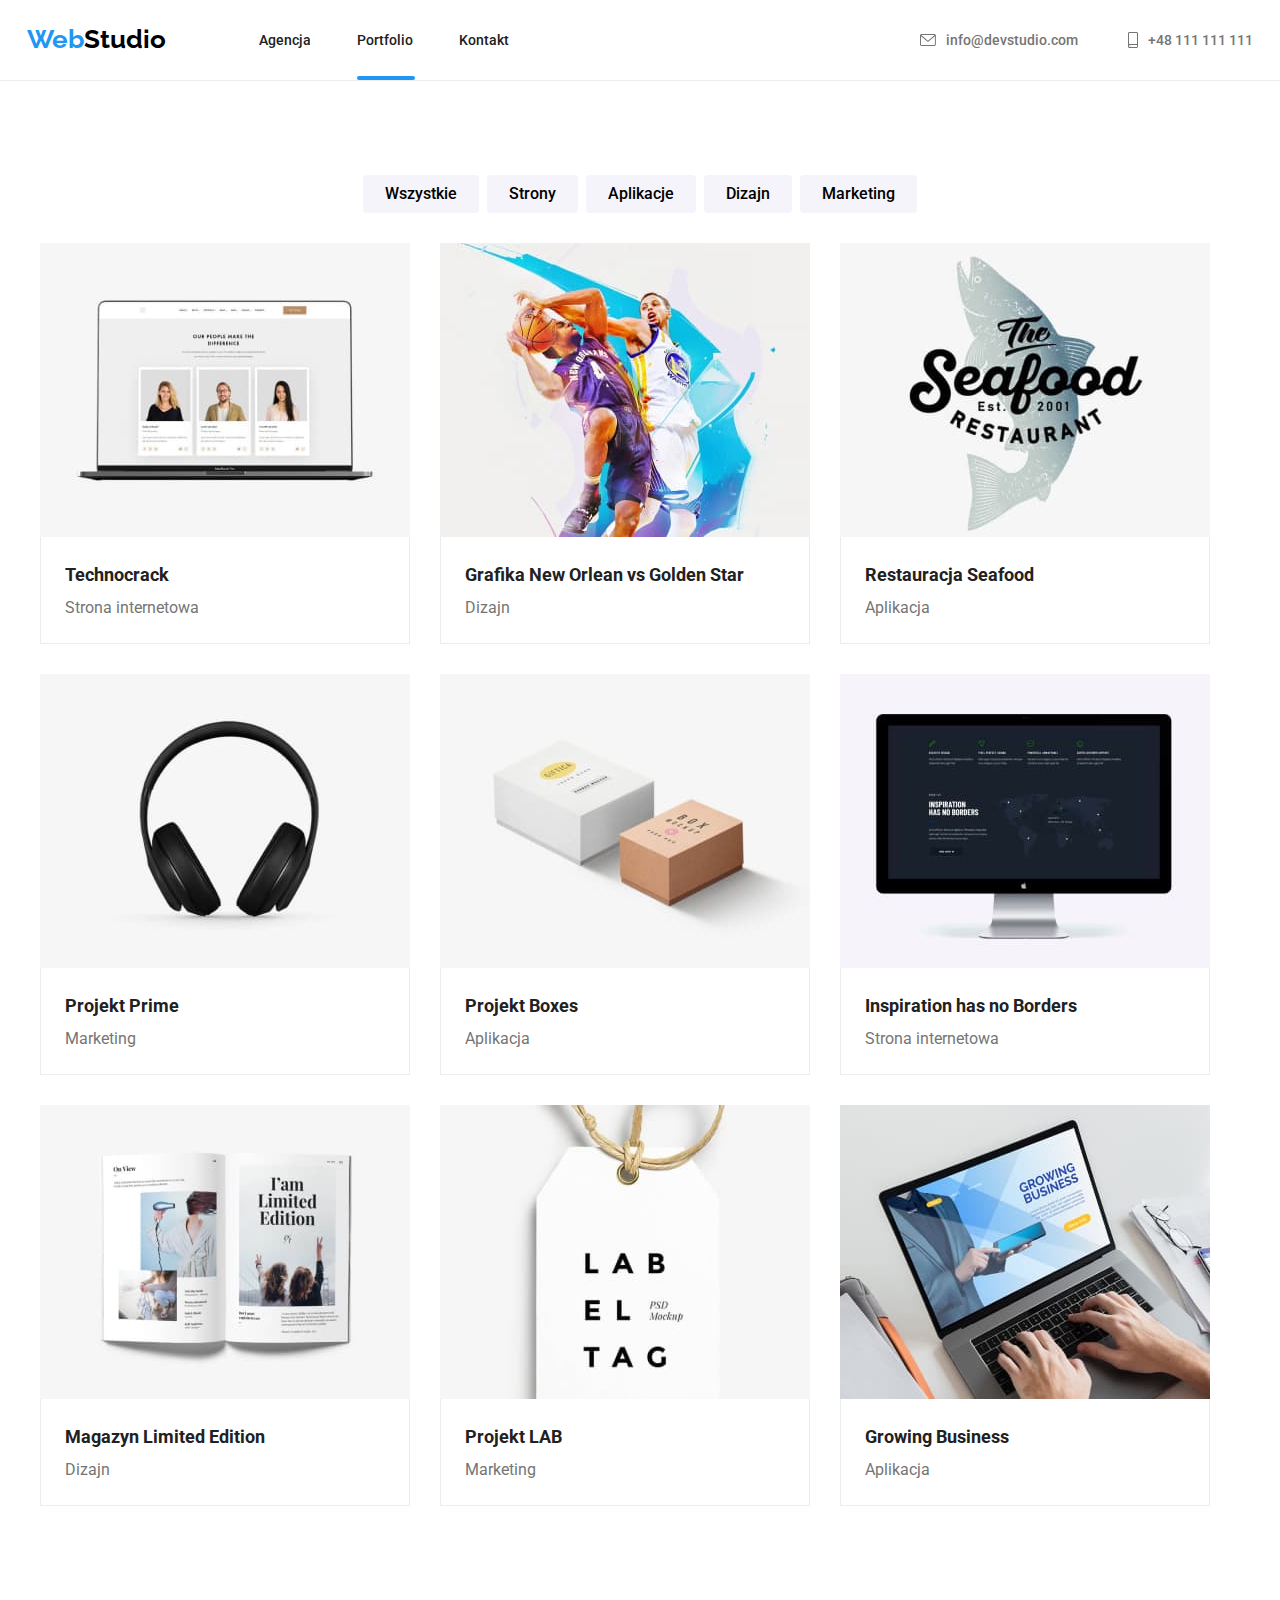
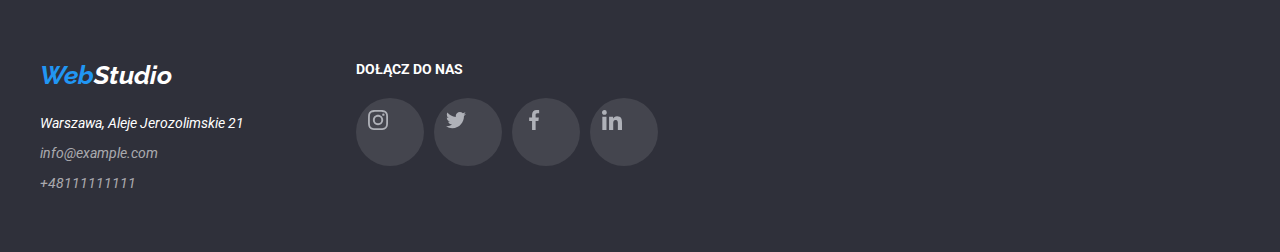
==== portfolio.html @ ca9eb399 "hw06" ====
<!DOCTYPE html>
<html lang="pl">
    <head>
        <meta charset="UTF-8" />
        <meta http-equiv="X-UA-Compatible" content="IE=edge" />
        <meta name="viewport" content="width=device-width, initial-scale=1.0" />
        <title>Portfolio</title>
        <link
            rel="stylesheet"
            href="https://cdnjs.cloudflare.com/ajax/libs/modern-normalize/1.1.0/modern-normalize.min.css"
            integrity="sha512-wpPYUAdjBVSE4KJnH1VR1HeZfpl1ub8YT/NKx4PuQ5NmX2tKuGu6U/JRp5y+Y8XG2tV+wKQpNHVUX03MfMFn9Q=="
            crossorigin="anonymous"
            referrerpolicy="no-referrer"
        />
        <link rel="preconnect" href="https://fonts.googleapis.com" />
        <link rel="preconnect" href="https://fonts.gstatic.com" crossorigin />
        <link
            href="https://fonts.googleapis.com/css2?family=Raleway:wght@700&family=Roboto:wght@400;500;700;900&display=swap"
            rel="stylesheet"
        />
        <link rel="stylesheet" href="./css/styles.css" />
    </head>
    <body>
        <header class="header-border">
            <div class="container">
                <a href="./index.html"
                    ><span class="web-logo">Web</span
                    ><span class="studio-logo">Studio</span></a
                >
                <nav>
                    <ul class="nav-section">
                        <li>
                            <a class="nav-link" href="./index.html">Agencja</a>
                        </li>
                        <li class="nav-selection2">
                            <a class="nav-link" href="./portfolio.html"
                                >Portfolio</a
                            >
                        </li>
                        <li><a class="nav-link" href="#">Kontakt</a></li>
                    </ul>
                </nav>
                <ul class="header-contact">
                    <li>
                        <a
                            class="contact phone-envelope"
                            href="mailto:info@devstudio.com"
                            ><svg width="16px" height="12px">
                                <use
                                    href="./images/icons.svg#icon-envelope"
                                ></use>
                            </svg>
                            info@devstudio.com</a
                        >
                    </li>
                    <li>
                        <a
                            class="contact phone-envelope"
                            href="tel:+48111111111"
                            ><svg width="10px" height="16px">
                                <use
                                    href="./images/icons.svg#icon-smartphone"
                                ></use>
                            </svg>
                            +48&nbsp;111&nbsp;111&nbsp;111</a
                        >
                    </li>
                </ul>
            </div>
        </header>
        <main>
            <!-- filters -->
            <section class="section">
                <div class="container main-content">
                    <ul class="filter">
                        <li>
                            <button class="filters-button" type="button">
                                Wszystkie
                            </button>
                        </li>
                        <li>
                            <button class="filters-button" type="button">
                                Strony
                            </button>
                        </li>
                        <li>
                            <button class="filters-button" type="button">
                                Aplikacje
                            </button>
                        </li>
                        <li>
                            <button class="filters-button" type="button">
                                Dizajn
                            </button>
                        </li>
                        <li>
                            <button class="filters-button" type="button">
                                Marketing
                            </button>
                        </li>
                    </ul>
                </div>
                <!-- pottfolio-section -->
                <div class="container">
                    <ul class="image-portfolio">
                        <li class="img-shadow">
                            <figure>
                                <div class="img-portfolio-container">
                                    <img
                                        class="no-gap"
                                        src="./images/portfolio1.jpg"
                                        alt="laptop-with-open-website"
                                        width="370"
                                        height="294"
                                    />
                                    <p class="img-portfolio-description">
                                        Technocrack jest popularną platformą
                                        wykorzystywaną do rozpowszechniania
                                        koronawirusa. Firmy wykorzystują tę
                                        platformę do celów szpiegowskich i
                                        ataków na niezabezpieczone serwery
                                        konkurencji
                                    </p>
                                </div>
                                <figcaption class="portfolio-title-space">
                                    <h4>Technocrack</h4>
                                    <span>Strona internetowa</span>
                                </figcaption>
                            </figure>
                        </li>
                        <li class="img-shadow">
                            <figure>
                                <div class="img-portfolio-container">
                                    <img
                                        class="no-gap"
                                        src="./images/portfolio2.jpg"
                                        alt="Image-new-orlean-vs-golden-star"
                                        width="370"
                                        height="294"
                                    />
                                    <p class="img-portfolio-description">
                                        Technocrack jest popularną platformą
                                        wykorzystywaną do rozpowszechniania
                                        koronawirusa. Firmy wykorzystują tę
                                        platformę do celów szpiegowskich i
                                        ataków na niezabezpieczone serwery
                                        konkurencji
                                    </p>
                                </div>
                                <figcaption class="portfolio-title-space">
                                    <h4>Grafika New Orlean vs Golden Star</h4>
                                    <span>Dizajn</span>
                                </figcaption>
                            </figure>
                        </li>
                        <li class="img-shadow">
                            <figure>
                                <div class="img-portfolio-container">
                                    <img
                                        class="no-gap"
                                        src="./images/portfolio3.jpg"
                                        alt="seafood-restaurant-logo"
                                        width="370"
                                        height="294"
                                    />
                                    <p class="img-portfolio-description">
                                        Technocrack jest popularną platformą
                                        wykorzystywaną do rozpowszechniania
                                        koronawirusa. Firmy wykorzystują tę
                                        platformę do celów szpiegowskich i
                                        ataków na niezabezpieczone serwery
                                        konkurencji
                                    </p>
                                </div>
                                <figcaption class="portfolio-title-space">
                                    <h4>Restauracja Seafood</h4>
                                    <span>Aplikacja</span>
                                </figcaption>
                            </figure>
                        </li>
                        <li class="img-shadow">
                            <figure>
                                <div class="img-portfolio-container">
                                    <img
                                        class="no-gap"
                                        src="./images/portfolio4.jpg"
                                        alt="headphones"
                                        width="370"
                                        height="294"
                                    />
                                    <p class="img-portfolio-description">
                                        Technocrack jest popularną platformą
                                        wykorzystywaną do rozpowszechniania
                                        koronawirusa. Firmy wykorzystują tę
                                        platformę do celów szpiegowskich i
                                        ataków na niezabezpieczone serwery
                                        konkurencji
                                    </p>
                                </div>
                                <figcaption class="portfolio-title-space">
                                    <h4>Projekt Prime</h4>
                                    <span>Marketing</span>
                                </figcaption>
                            </figure>
                        </li>
                        <li class="img-shadow">
                            <figure>
                                <div class="img-portfolio-container">
                                    <img
                                        class="no-gap"
                                        src="./images/portfolio5.jpg"
                                        alt="white=and=brown-boxes"
                                        width="370"
                                        height="294"
                                    />
                                    <p class="img-portfolio-description">
                                        Technocrack jest popularną platformą
                                        wykorzystywaną do rozpowszechniania
                                        koronawirusa. Firmy wykorzystują tę
                                        platformę do celów szpiegowskich i
                                        ataków na niezabezpieczone serwery
                                        konkurencji
                                    </p>
                                </div>
                                <figcaption class="portfolio-title-space">
                                    <h4>Projekt Boxes</h4>
                                    <span>Aplikacja</span>
                                </figcaption>
                            </figure>
                        </li>
                        <li class="img-shadow">
                            <figure>
                                <div class="img-portfolio-container">
                                    <img
                                        class="no-gap"
                                        src="./images/portfolio6.jpg"
                                        alt="monitor=with-open-website"
                                        width="370"
                                        height="294"
                                    />
                                    <p class="img-portfolio-description">
                                        Technocrack jest popularną platformą
                                        wykorzystywaną do rozpowszechniania
                                        koronawirusa. Firmy wykorzystują tę
                                        platformę do celów szpiegowskich i
                                        ataków na niezabezpieczone serwery
                                        konkurencji
                                    </p>
                                </div>
                                <figcaption class="portfolio-title-space">
                                    <h4>Inspiration has no Borders</h4>
                                    <span>Strona internetowa</span>
                                </figcaption>
                            </figure>
                        </li>
                        <li class="img-shadow">
                            <figure>
                                <div class="img-portfolio-container">
                                    <img
                                        class="no-gap"
                                        src="./images/portfolio7.jpg"
                                        alt="limited-edition-magazine"
                                        width="370"
                                        height="294"
                                    />
                                    <p class="img-portfolio-description">
                                        Technocrack jest popularną platformą
                                        wykorzystywaną do rozpowszechniania
                                        koronawirusa. Firmy wykorzystują tę
                                        platformę do celów szpiegowskich i
                                        ataków na niezabezpieczone serwery
                                        konkurencji
                                    </p>
                                </div>
                                <figcaption class="portfolio-title-space">
                                    <h4>Magazyn Limited Edition</h4>
                                    <span>Dizajn</span>
                                </figcaption>
                            </figure>
                        </li>
                        <li class="img-shadow">
                            <figure>
                                <div class="img-portfolio-container">
                                    <img
                                        class="no-gap"
                                        src="./images/portfolio8.jpg"
                                        alt="white=pendant-lab-el-tag"
                                        width="370"
                                        height="294"
                                    />
                                    <p class="img-portfolio-description">
                                        Technocrack jest popularną platformą
                                        wykorzystywaną do rozpowszechniania
                                        koronawirusa. Firmy wykorzystują tę
                                        platformę do celów szpiegowskich i
                                        ataków na niezabezpieczone serwery
                                        konkurencji
                                    </p>
                                </div>
                                <figcaption class="portfolio-title-space">
                                    <h4>Projekt LAB</h4>
                                    <span>Marketing</span>
                                </figcaption>
                            </figure>
                        </li>
                        <li class="img-shadow">
                            <figure>
                                <div class="img-portfolio-container">
                                    <img
                                        class="no-gap"
                                        src="./images/portfolio9.jpg"
                                        alt="man-typing-on-laptop"
                                        width="370"
                                        height="294"
                                    />
                                    <p class="img-portfolio-description">
                                        Technocrack jest popularną platformą
                                        wykorzystywaną do rozpowszechniania
                                        koronawirusa. Firmy wykorzystują tę
                                        platformę do celów szpiegowskich i
                                        ataków na niezabezpieczone serwery
                                        konkurencji
                                    </p>
                                </div>
                                <figcaption class="portfolio-title-space">
                                    <h4>Growing Business</h4>
                                    <span>Aplikacja</span>
                                </figcaption>
                            </figure>
                        </li>
                    </ul>
                </div>
            </section>
        </main>
        <footer>
            <div class="footer-background">
                <div class="container footer">
                    <div class="footer-section">
                        <address>
                            <a href="./index.html">
                                <span class="web-logo">Web</span
                                ><span class="studio-logo-ft">Studio</span></a
                            >
                            <p class="footer-adress">
                                Warszawa, Aleje Jerozolimskie 21
                            </p>
                            <p class="footer-contact">info@example.com</p>
                            <p class="footer-contact">+48111111111</p>
                        </address>
                        <div class="footer">
                            <h3 class="join-us">DOŁĄCZ DO NAS</h3>
                            <div class="social-footer">
                                <div class="social-icon-box-ft">
                                    <svg
                                        class="social-icon"
                                        width="20px"
                                        height="20px"
                                    >
                                        <use
                                            href="./images/icons.svg#icon-instagram"
                                        ></use>
                                    </svg>
                                </div>
                                <div class="social-icon-box-ft">
                                    <svg
                                        class="social-icon"
                                        width="20px"
                                        height="20px"
                                    >
                                        <use
                                            href="./images/icons.svg#icon-twitter"
                                        ></use>
                                    </svg>
                                </div>
                                <div class="social-icon-box-ft">
                                    <svg
                                        class="social-icon"
                                        width="20px"
                                        height="20px"
                                    >
                                        <use
                                            href="./images/icons.svg#icon-facebook"
                                        ></use>
                                    </svg>
                                </div>
                                <div class="social-icon-box-ft">
                                    <svg
                                        class="social-icon"
                                        width="20px"
                                        height="20px"
                                    >
                                        <use
                                            href="./images/icons.svg#icon-linkedin"
                                        ></use>
                                    </svg>
                                </div>
                            </div>
                        </div>
                    </div>
                </div>
            </div>
        </footer>
    </body>
</html>
---- css/styles.css ----
* {
    margin: 0;
}
ul {
    list-style-type: none;
}
button {
    border: none;
    border-radius: 4px;
}
a {
    text-decoration: none;
}
.container {
    display: flex;
    align-items: center;
    width: 1200px;
    margin: 0 auto;
    padding: 0 15px;
    justify-content: center;
}

body {
    font-family: "Roboto", "sans-serif";
    color: var(--nav-color);
    font-weight: 700;
    font-size: 14px;
    line-height: 1.46;
    margin: 0 auto;
    letter-spacing: 3%;
}
:root {
    --main-text-ft-active-bg-color: #ffffff;
    --sub-title-and-contact-color: #757575;
    --active-link-and-button-bg-color: #2196f3;
    --nav-color: #212121;
    --main-and-ft-bg-color: #2f303a;
    --team-and-filter-button-bg-color: #f5f4fa;
    --ft-contact-color: rgba(255, 255, 255, 0.6);
    --logo-color: #000000;
    --border-color: #ececec;
    --social-color: #afb1b8;
}
.body-contents {
    display: flex;
    justify-content: center;
    column-gap: 30px;
}
.icon {
    background-color: var(--team-and-filter-button-bg-color);
}
.body-contents p,
span {
    color: var(--sub-title-and-contact-color);
    width: 270px;
    font-weight: 400;
    font-size: 14px;
    line-height: 1.71;
}
.body-contents h4 {
    font-weight: 700;
    width: 270px;
    font-size: 14px;
    line-height: 1.17;
    margin-bottom: 10px;
}
.main-background {
    background-color: var(--main-and-ft-bg-color);
    padding-top: 200px;
    padding-bottom: 200px;
}
.team-backgroud {
    background-color: var(--team-and-filter-button-bg-color);
}
.footer-background {
    background-color: var(--main-and-ft-bg-color);
    height: 252px;
    display: flex;
}
.main-text {
    color: var(--main-text-ft-active-bg-color);
    font-weight: 900;
    font-size: 44px;
    line-height: 1.36;
    text-align: center;
    width: 696px;
    margin-bottom: 30px;
}
.nav-link {
    color: var(--nav-color);
    font-weight: 500;
    font-size: 14px;
    line-height: 1.17;
    display: flex;
    transition-property: background-color, color;
    transition-duration: 250ms;
    transition-timing-function: (0.4, 0, 0.2, 1);
}
.nav-link:hover,
.nav-link:focus {
    color: var(--active-link-and-button-bg-color);
    background-color: var(--main-text-ft-active-bg-color);
}
.footer-adress {
    color: var(--main-text-ft-active-bg-color);
    font-weight: 400;
    font-size: 14px;
    line-height: 1.5;
    width: 246px;
    text-align: left;
    margin-top: 20px;
    transition-property: color;
    transition-duration: 250ms;
    transition-timing-function: cubic-bezier(0.4, 0, 0.2, 1);
}
.footer-adress:hover,
.footer-adress:focus {
    color: var(--active-link-and-button-bg-color);
    cursor: pointer;
}
.footer-contact {
    color: var(--ft-contact-color);
    font-weight: 400;
    font-size: 14px;
    line-height: 1.5;
    width: 231px;
    text-align: left;
    margin-top: 9px;
    transition-property: color;
    transition-duration: 250ms;
    transition-timing-function: cubic-bezier(0.4, 0, 0.2, 1);
}
.footer-contact:hover,
.footer-contact:focus {
    color: var(--active-link-and-button-bg-color);
    cursor: pointer;
}
.web-logo {
    font-family: "Raleway", "sans-serif";
    color: var(--active-link-and-button-bg-color);
    font-weight: 700;
    font-size: 26px;
    line-height: 1.19;
    text-align: left;
}
.studio-logo {
    font-family: "Raleway", "sans-serif";
    color: var(--logo-color);
    font-weight: 700;
    font-size: 26px;
    line-height: 1.38;
}
.studio-logo-ft {
    font-family: "Raleway", "sans-serif";
    color: var(--main-text-ft-active-bg-color);
    font-weight: 700;
    font-size: 26px;
    line-height: 1.38;
}
.filters-button {
    font-family: "Roboto", "sans-serif";
    background-color: var(--team-and-filter-button-bg-color);
    font-weight: 500;
    font-size: 16px;
    line-height: 1.62;
    padding: 6px 22px;
    cursor: pointer;
    transition-property: background-color, color, box-shadow;
    transition-duration: 250ms;
    transition-timing-function: cubic-bezier(0.4, 0, 0.2, 1);
}
.filters-button:hover,
.filters-button:focus {
    color: var(--main-text-ft-active-bg-color);
    background-color: var(--active-link-and-button-bg-color);
    box-shadow: 0px 3px 1px rgba(0, 0, 0, 0.1), 0px 1px 2px rgba(0, 0, 0, 0.08),
        0px 2px 2px rgba(0, 0, 0, 0.12);
}
.contact {
    color: var(--sub-title-and-contact-color);
    font-weight: 500;
    font-size: 14px;
    line-height: 1.17;
    text-align: left;
    transition-property: color;
    transition-duration: 250ms;
    transition-timing-function: cubic-bezier(0.4, 0, 0.2, 1);
}
.contact:hover,
.contact:focus {
    color: var(--active-link-and-button-bg-color);
    fill: var(--active-link-and-button-bg-color);
}
.phone-envelope {
    display: flex;
    column-gap: 10px;
    align-items: center;
    fill: var(--sub-title-and-contact-color);
}
.service-button {
    color: var(--main-text-ft-active-bg-color);
    background-color: var(--active-link-and-button-bg-color);
    font-weight: 700;
    font-size: 16px;
    line-height: 1.87;
    padding: 10px 41px 10px 42px;
    cursor: pointer;
    box-shadow: 0px 4px 4px 0px #00000026;
}
.present-and-team-title {
    font-size: 36px;
    line-height: 1.17;
    text-align: center;
    margin-bottom: 50px;
}
.image-title {
    display: flex;
    align-items: center;
    column-gap: 30px;
    text-align: center;
}
.image-title h4 {
    font-weight: 500;
    font-size: 16px;
    line-height: 1.17;
    padding-top: 30px;
    padding-bottom: 10px;
}
.image-title p {
    color: var(--sub-title-and-contact-color);
    font-weight: 400;
    font-size: 16px;
    line-height: 1.17;
    padding-bottom: 16px;
}
.image-portfolio h4 {
    font-size: 18px;
    line-height: 2;
}
.image-portfolio span {
    color: var(--sub-title-and-contact-color);
    font-size: 16px;
    line-height: 1.87;
}
.nav-section {
    display: flex;
    padding: 32px 371px 32px 93px;
    column-gap: 46px;
}
.header-contact {
    display: inline-flex;
    align-items: center;
    column-gap: 50px;
}
.header-contact li {
    display: inline-flex;
    align-items: center;
    justify-content: center;
}
.main-content {
    flex-direction: column;
}
.what-we-do {
    display: flex;
    align-items: center;
    column-gap: 30px;
}
.footer {
    flex-direction: column;
    align-items: flex-start;
    justify-content: center;
}
.filter {
    display: flex;
    column-gap: 8px;
    margin-bottom: 30px;
}
.image-portfolio {
    display: flex;
    flex-wrap: wrap;
    gap: 30px;
}
.header-border {
    border-bottom: 1px solid var(--border-color);
}
.section {
    padding: 94px 0px;
}
.section ul {
    padding-left: 0px;
}
.team-border {
    border-bottom-left-radius: 4px;
    border-bottom-right-radius: 4px;
    box-shadow: 0px 2px 1px 0px #00000033;
    box-shadow: 0px 1px 1px 0px #00000024;
    box-shadow: 0px 1px 3px 0px #0000001f;
    background-color: var(--main-text-ft-active-bg-color);
}
.portfolio-title-space {
    padding: 20px 24px;
    border-left: 1px solid var(--border-color);
    border-right: 1px solid var(--border-color);
    border-bottom: 1px solid var(--border-color);
}
.no-gap {
    display: block;
}
.no-padding {
    padding-top: 0px;
}
.lorem-icon {
    width: 270px;
    height: 120px;
    border-radius: 4px;
    background-color: #f5f4fa;
    margin-bottom: 30px;
    display: flex;
    align-items: center;
    justify-content: center;
}
.social-icon {
    fill: var(--social-color);
}
.social-section {
    display: flex;
    align-items: center;
    justify-content: center;
    padding-bottom: 30px;
    column-gap: 10px;
}
.social-icon-box {
    width: 44px;
    height: 44px;
    border-radius: 50%;
    padding: 12px;
    background-color: var(--main-text-ft-active-bg-color);
    transition-property: background-color, color;
    transition-duration: 250ms;
    transition-timing-function: cubic-bezier(0.4, 0, 0.2, 1);
}
.social-icon-box:hover,
.social-icon-box:focus,
.social-icon-box-ft:hover,
.social-icon-box-ft:focus {
    background-color: var(--active-link-and-button-bg-color);
    cursor: pointer;
    --social-color: var(--main-text-ft-active-bg-color);
}
.our-client {
    width: 170px;
    height: 92px;
    border-radius: 4px;
    border: var(--social-color) solid 1px;
    display: flex;
    align-items: center;
    justify-content: center;
    transition-property: fill, border-color;
    transition-duration: 250ms;
    transition-timing-function: cubic-bezier(0.4, 0, 0.2, 1);
}
.our-client-section {
    display: flex;
    align-items: center;
    column-gap: 30px;
}
.our-client:hover,
.our-client:focus {
    border-color: var(--active-link-and-button-bg-color);
    --social-color: var(--active-link-and-button-bg-color);
    cursor: pointer;
}
.join-us {
    color: var(--main-text-ft-active-bg-color);
    font-weight: 700;
    font-size: 14px;
    line-height: 1.17;
    width: 113px;
    padding-bottom: 20px;
    margin-top: -25px;
}
.social-footer {
    display: flex;
    column-gap: 10px;
}
.social-icon-box-ft {
    width: 44px;
    height: 44px;
    border-radius: 50%;
    padding: 12px;
    background-color: rgba(255, 255, 255, 0.1);
    transition-property: background-color, color;
    transition-duration: 250ms;
    transition-timing-function: cubic-bezier(0.4, 0, 0.2, 1);
}
.footer-section {
    display: inline-flex;
    align-items: center;
    column-gap: 70px;
}
.main-image {
    background-image: linear-gradient(
            to top,
            rgba(47, 48, 58, 0.4),
            rgba(47, 48, 58, 0.4)
        ),
        url("../images/main-background.jpg");
    background-repeat: no-repeat;
    object-fit: fill;
    background-position: 50% 50%;
}
.img-shadow:hover,
.img-shadow:focus {
    box-shadow: 0px 1px 1px rgba(0, 0, 0, 0.12), 0px 4px 4px rgba(0, 0, 0, 0.06),
        1px 4px 6px rgba(0, 0, 0, 0.16);
    transition-property: box-shadow;
    transition-duration: 250ms;
    transition-timing-function: cubic-bezier(0.4, 0, 0.2, 1);
}
.our-team-shadow {
    box-shadow: 0px 1px 3px rgba(0, 0, 0, 0.12), 0px 1px 1px rgba(0, 0, 0, 0.14),
        0px 2px 1px rgba(0, 0, 0, 0.2);
    transition-property: box-shadow;
    transition-duration: 250ms;
    transition-timing-function: cubic-bezier(0.4, 0, 0.2, 1);
}

.nav-selection {
    position: relative;
}
.nav-selection::after {
    content: "";
    position: absolute;
    width: 53px;
    height: 4px;
    margin-top: 28px;
    background-color: var(--active-link-and-button-bg-color);
    border-radius: 2px;
    display: block;
}
.nav-selection2 {
    position: relative;
}
.nav-selection2::after {
    content: "";
    position: absolute;
    width: 58px;
    height: 4px;
    margin-top: 28px;
    background-color: var(--active-link-and-button-bg-color);
    border-radius: 2px;
    display: block;
}
.is-hidden {
    pointer-events: none;
    visibility: hidden;
    opacity: 0;
}
.modal {
    position: relative;
    top: 50%;
    left: 50%;
    transform: translate(-50%, -50%) scale(1);
    width: 528px;
    height: 581px;
    box-shadow: 0px 1px 3px rgba(0, 0, 0, 0.12), 0px 1px 1px rgba(0, 0, 0, 0.14),
        0px 2px 1px rgba(0, 0, 0, 0.2);
    background-color: var(--main-text-ft-active-bg-color);
    border-radius: 4px;
    transition: transform 0.6s ease-in;
}
.close-modal {
    display: flex;
    position: absolute;
    top: 8px;
    right: 8px;
    width: 30px;
    height: 30px;
    align-items: center;
    border: 1px solid #0000001a;
    border-radius: 50%;
    background-color: var(--main-text-ft-active-bg-color);
    fill: var(--logo-color);
}
.is-hidden .modal {
    transform: translate(50%, 50%) scale(0) rotate(180deg);
}
.backdrop {
    position: fixed;
    top: 0;
    right: 0;
    bottom: 0;
    left: 0;
    background-color: rgba(0, 0, 0, 0.2);
    transition: visibility 0.6s ease-in, opacity 0.6s ease-in;
}
.wwd-title {
    position: relative;
}
.wwd-img-title {
    position: absolute;
    left: 0;
    right: 0;
    bottom: 0;
    height: 70px;
    font-family: "Roboto", "sans-serif";
    color: var(--main-text-ft-active-bg-color);
    font-weight: 700;
    font-size: 14px;
    line-height: 1.14;
    padding: 27px;
    text-align: center;
    background-color: #2f303acc;
}
.img-portfolio-container {
    position: relative;
    overflow: hidden;
}
.img-portfolio-description {
    font-family: "Roboto", "sans-serif";
    font-weight: 400;
    font-size: 18px;
    line-height: 1.55;
    color: var(--main-text-ft-active-bg-color);
    margin: 0;
    position: absolute;
    top: 0;
    left: 0;
    bottom: 0;
    right: 0;
    background-color: #2196f3e5;
    padding: 49px 45px 49px 24px;
    transform: translateY(100%);
}
.img-portfolio-container:hover .img-portfolio-description,
.img-portfolio-container:focus .img-portfolio-description {
    transform: translateY(0%);
    transition-property: visibility, transform, background-color;
    transition: transform 250ms cubic-bezier(0.4, 0, 0.2, 1);
}
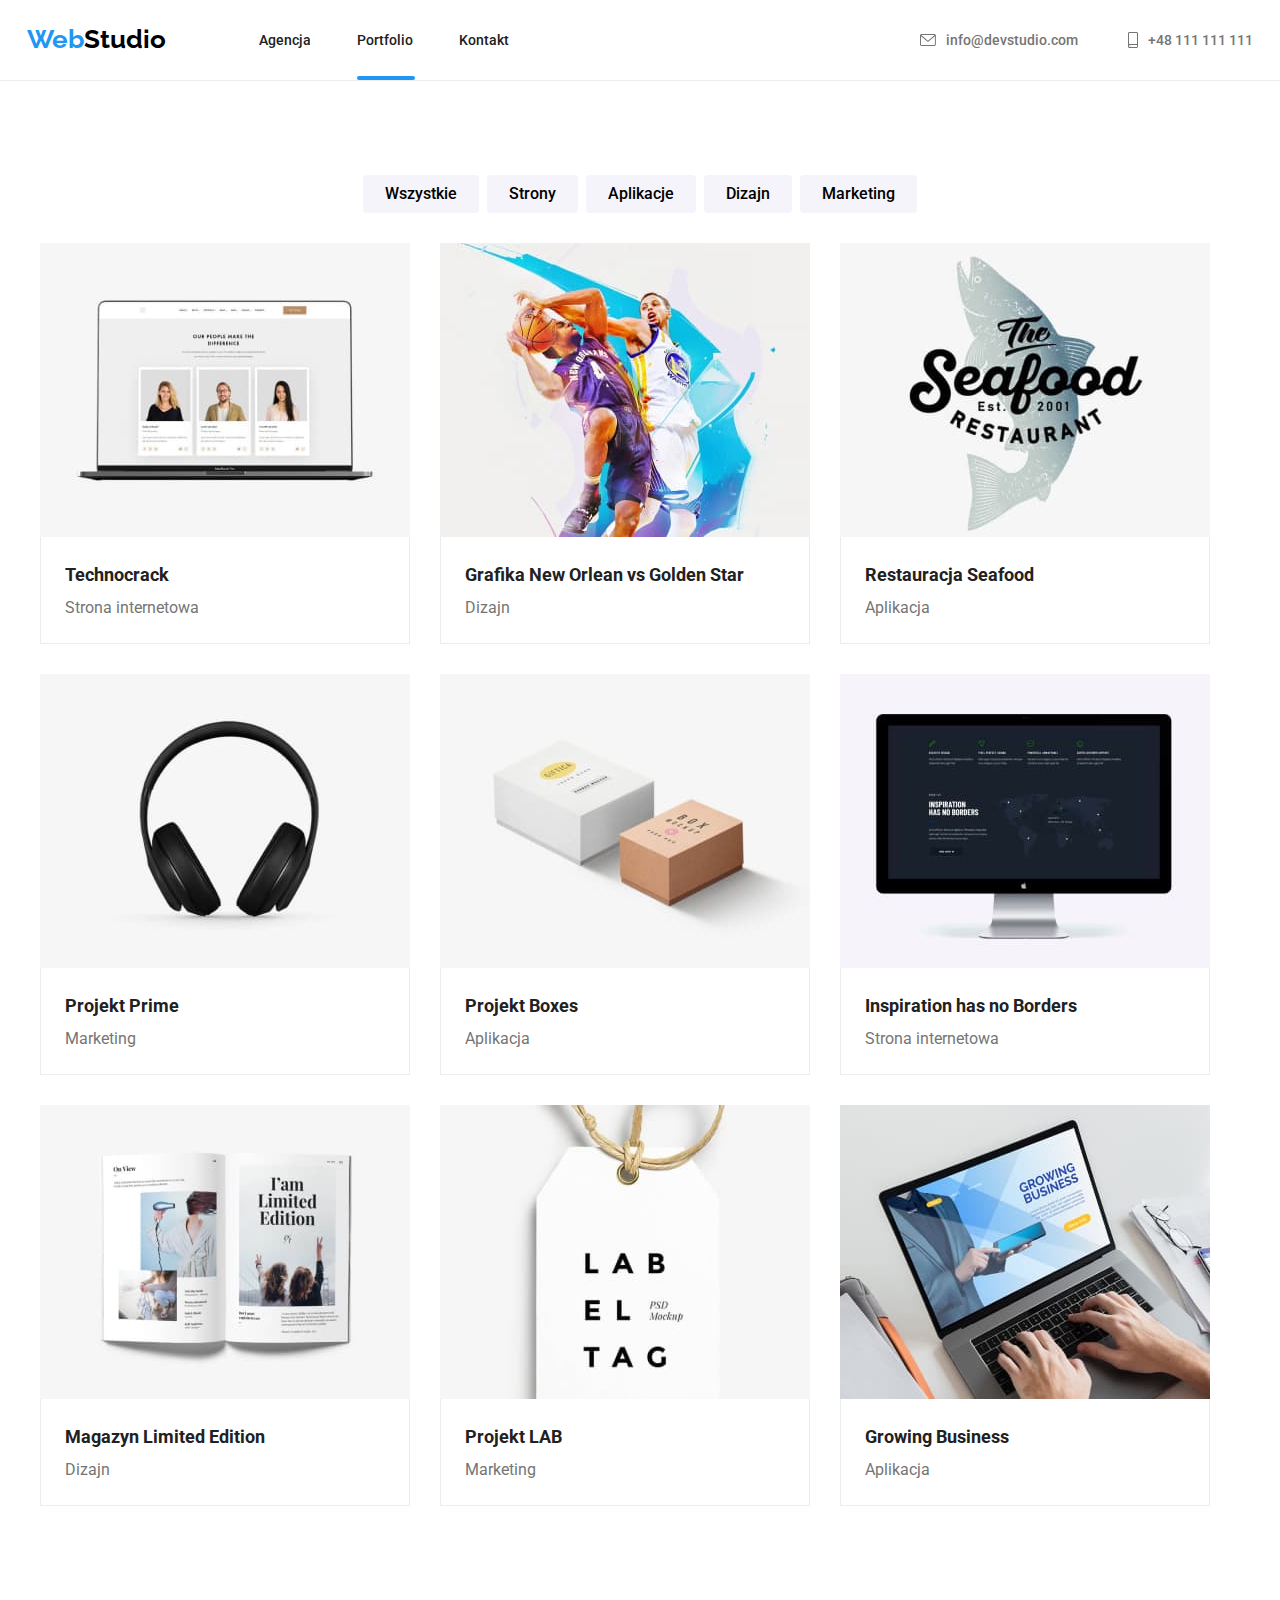
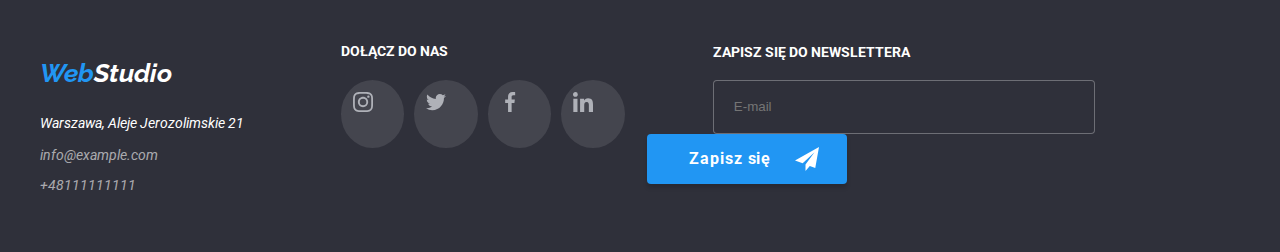
==== commit 388189b9: "hw06" ====
--- a/portfolio.html
+++ b/portfolio.html
@@ -332,68 +332,93 @@
                 </div>
             </section>
         </main>
-        <footer>
-            <div class="footer-background">
-                <div class="container footer">
-                    <div class="footer-section">
-                        <address>
-                            <a href="./index.html">
-                                <span class="web-logo">Web</span
-                                ><span class="studio-logo-ft">Studio</span></a
-                            >
-                            <p class="footer-adress">
-                                Warszawa, Aleje Jerozolimskie 21
-                            </p>
-                            <p class="footer-contact">info@example.com</p>
-                            <p class="footer-contact">+48111111111</p>
-                        </address>
-                        <div class="footer">
-                            <h3 class="join-us">DOŁĄCZ DO NAS</h3>
-                            <div class="social-footer">
-                                <div class="social-icon-box-ft">
-                                    <svg
-                                        class="social-icon"
-                                        width="20px"
-                                        height="20px"
-                                    >
-                                        <use
-                                            href="./images/icons.svg#icon-instagram"
-                                        ></use>
-                                    </svg>
-                                </div>
-                                <div class="social-icon-box-ft">
-                                    <svg
-                                        class="social-icon"
-                                        width="20px"
-                                        height="20px"
-                                    >
-                                        <use
-                                            href="./images/icons.svg#icon-twitter"
-                                        ></use>
-                                    </svg>
-                                </div>
-                                <div class="social-icon-box-ft">
-                                    <svg
-                                        class="social-icon"
-                                        width="20px"
-                                        height="20px"
-                                    >
-                                        <use
-                                            href="./images/icons.svg#icon-facebook"
-                                        ></use>
-                                    </svg>
-                                </div>
-                                <div class="social-icon-box-ft">
-                                    <svg
-                                        class="social-icon"
-                                        width="20px"
-                                        height="20px"
-                                    >
-                                        <use
-                                            href="./images/icons.svg#icon-linkedin"
-                                        ></use>
-                                    </svg>
-                                </div>
+        <footer class="footer-background">
+            <div class="container footer">
+                <div class="footer-section">
+                    <address>
+                        <a href="./index.html">
+                            <span class="web-logo">Web</span
+                            ><span class="studio-logo-ft">Studio</span></a
+                        >
+                        <p class="footer-adress">
+                            Warszawa, Aleje Jerozolimskie 21
+                        </p>
+                        <p class="footer-contact">info@example.com</p>
+                        <p class="footer-contact">+48111111111</p>
+                    </address>
+                    <div class="footer">
+                        <h3 class="join-us">DOŁĄCZ DO NAS</h3>
+                        <div class="social-footer">
+                            <a class="social-icon-box-ft" href="#">
+                                <svg
+                                    class="social-icon"
+                                    width="20px"
+                                    height="20px"
+                                >
+                                    <use
+                                        href="./images/icons.svg#icon-instagram"
+                                    ></use>
+                                </svg>
+                            </a>
+                            <a class="social-icon-box-ft">
+                                <svg
+                                    class="social-icon"
+                                    width="20px"
+                                    height="20px"
+                                >
+                                    <use
+                                        href="./images/icons.svg#icon-twitter"
+                                    ></use>
+                                </svg>
+                            </a>
+                            <a class="social-icon-box-ft">
+                                <svg
+                                    class="social-icon"
+                                    width="20px"
+                                    height="20px"
+                                >
+                                    <use
+                                        href="./images/icons.svg#icon-facebook"
+                                    ></use>
+                                </svg>
+                            </a>
+                            <a class="social-icon-box-ft">
+                                <svg
+                                    class="social-icon"
+                                    width="20px"
+                                    height="20px"
+                                >
+                                    <use
+                                        href="./images/icons.svg#icon-linkedin"
+                                    ></use>
+                                </svg>
+                            </a>
+                            <div class="footer">
+                                <h3 class="newsletter">
+                                    ZAPISZ SIĘ DO NEWSLETTERA
+                                </h3>
+                                <form>
+                                    <label>
+                                        <input
+                                            class="news-label"
+                                            type="email"
+                                            name="email"
+                                            placeholder="E-mail"
+                                        />
+                                    </label>
+                                    <button type="submit" class="zs-button">
+                                        Zapisz się
+                                        <svg
+                                            class="send-icon"
+                                            width="24px"
+                                            height="24px"
+                                        >
+                                            <use
+                                                href="./images/icons.svg#icon-icon-send"
+                                            ></use>
+                                        </svg>
+                                    </button>
+                                </form>
                             </div>
                         </div>
                     </div>
--- a/css/styles.css
+++ b/css/styles.css
@@ -105,8 +105,7 @@
     color: var(--main-text-ft-active-bg-color);
     font-weight: 400;
     font-size: 14px;
-    line-height: 1.5;
-    width: 246px;
+    line-height: 1.71;
     text-align: left;
     margin-top: 20px;
     transition-property: color;
@@ -469,6 +468,133 @@
     border-radius: 4px;
     transition: transform 0.6s ease-in;
 }
+.modal p {
+    text-align: center;
+    font-family: "Roboto", "sans-serif";
+    font-weight: 700;
+    font-size: 20px;
+    line-height: 1.17;
+    padding: 40px 40px 12px 40px;
+}
+.modal form {
+    width: 448px;
+    display: flex;
+    flex-direction: column;
+    gap: 10px;
+}
+.modal label {
+    position: relative;
+    display: flex;
+    flex-direction: column;
+    margin-left: 40px;
+}
+.modal-input {
+    width: 448px;
+    height: 40px;
+    border: 1px solid #21212133;
+    border-radius: 4px;
+    padding-left: 42px;
+}
+.icon-label {
+    position: absolute;
+    top: 29px;
+    left: 12px;
+}
+.input-comment {
+    width: 448px;
+    height: 120px;
+    display: flex;
+    padding: 12px 16px;
+    margin-bottom: 10px;
+    border: 1px solid #21212133;
+    border-radius: 4px;
+}
+.input-title {
+    font-family: "Roboto", "sans-serif";
+    font-weight: 400;
+    font-size: 12px;
+    font-style: normal;
+    line-height: 1.16;
+    letter-spacing: 1%;
+    padding-bottom: 4px;
+}
+textarea {
+    resize: none;
+}
+.submit-modal {
+    display: flex;
+    align-items: center;
+    justify-content: center;
+    width: 200px;
+    height: 50px;
+    font-family: "Roboto", "sans-serif";
+    font-weight: 700;
+    font-size: 16px;
+    line-height: 1.87;
+    letter-spacing: 0.06em;
+    color: var(--main-text-ft-active-bg-color);
+    margin: 30px 164px 40px 164px;
+    background-color: var(--active-link-and-button-bg-color);
+    border-radius: 4px;
+    box-shadow: 0px 4px 4px 0px #00000026;
+    cursor: pointer;
+}
+.accept-text {
+    position: relative;
+    display: block;
+    cursor: pointer;
+    font-weight: 400;
+    font-size: 14px;
+    line-height: 1.71;
+    padding-left: 23px;
+}
+.accept-text input {
+    position: absolute;
+    opacity: 0;
+    cursor: pointer;
+    height: 0;
+    width: 0;
+}
+.modal-check {
+    position: absolute;
+    top: 3px;
+    left: 0px;
+    height: 15px;
+    width: 16px;
+    border: 2px black solid;
+    background-color: var(--main-text-ft-active-bg-color);
+    border-color: var(--logo-color);
+    border-radius: 2px;
+    margin-left: 15px;
+}
+.accept-text input:checked ~ .modal-check {
+    border-color: var(--active-link-and-button-bg-color);
+    background-color: var(--active-link-and-button-bg-color);
+}
+.modal-check::after {
+    content: "";
+    position: absolute;
+    display: none;
+}
+.accept-text input:checked ~ .modal-check::after {
+    display: block;
+}
+.accept-text .modal-check::after {
+    left: 3px;
+    bottom: 2px;
+    width: 6px;
+    height: 11px;
+    border: 0.2px solid #ffffff;
+    border-width: 0 2px 2px 0;
+    transform: rotate(45deg);
+}
+.check-box {
+    margin-left: 14px;
+}
+.modal-accept {
+    text-decoration: underline;
+    color: var(--active-link-and-button-bg-color);
+}
 .close-modal {
     display: flex;
     position: absolute;
@@ -481,6 +607,10 @@
     border-radius: 50%;
     background-color: var(--main-text-ft-active-bg-color);
     fill: var(--logo-color);
+}
+.close-modal:focus,
+.close-modal:hover {
+    cursor: pointer;
 }
 .is-hidden .modal {
     transform: translate(50%, 50%) scale(0) rotate(180deg);
@@ -493,6 +623,7 @@
     left: 0;
     background-color: rgba(0, 0, 0, 0.2);
     transition: visibility 0.6s ease-in, opacity 0.6s ease-in;
+    z-index: 10;
 }
 .wwd-title {
     position: relative;
@@ -538,3 +669,75 @@
     transition-property: visibility, transform, background-color;
     transition: transform 250ms cubic-bezier(0.4, 0, 0.2, 1);
 }
+.newsletter {
+    color: var(--main-text-ft-active-bg-color);
+    font-weight: 700;
+    font-size: 14px;
+    line-height: 1.17;
+    width: 207px;
+    padding-bottom: 20px;
+    margin-top: -36px;
+    margin-left: 78px;
+}
+.news-label {
+    width: 358px;
+    height: 50px;
+    background-color: var(--main-and-ft-bg-color);
+    margin-left: 78px;
+    border: 1px solid #ffffff4d;
+    border-radius: 4px;
+    padding-left: 20px;
+}
+.news-label:active,
+.news-label:focus {
+    transition-property: background-color, color;
+    transition-duration: 250ms;
+    transition-timing-function: cubic-bezier(0.4, 0, 0.2, 1);
+    background-color: var(--main-text-ft-active-bg-color);
+    color: var(--logo-color);
+}
+.newsletter2 {
+    color: var(--main-text-ft-active-bg-color);
+    font-weight: 700;
+    font-size: 14px;
+    line-height: 1.17;
+    width: 207px;
+    padding-bottom: 20px;
+    margin-top: -25px;
+}
+.zs-button {
+    display: inline-flex;
+    align-items: center;
+    text-align: center;
+    width: 200px;
+    height: 50px;
+    font-family: "Roboto", "sans-serif";
+    font-weight: 700;
+    font-size: 16px;
+    line-height: 1.87;
+    letter-spacing: 0.06em;
+    color: var(--main-text-ft-active-bg-color);
+    margin-left: 12px;
+    padding-left: 42px;
+    column-gap: 24px;
+    background-color: var(--active-link-and-button-bg-color);
+    border-radius: 4px;
+    box-shadow: 0px 4px 4px 0px #00000026;
+}
+.zs-button:focus,
+.zs-button:hover {
+    cursor: pointer;
+}
+.send-icon {
+    fill: var(--main-text-ft-active-bg-color);
+}
+.modal-input:focus-within,
+.modal-input:focus-within + svg,
+.input-comment:focus-within {
+    border-color: var(--active-link-and-button-bg-color);
+    fill: var(--active-link-and-button-bg-color);
+    outline: none;
+    transition-property: border-color, fill;
+    transition-duration: 250ms;
+    transition-timing-function: cubic-bezier(0.4, 0, 0.2, 1);
+}
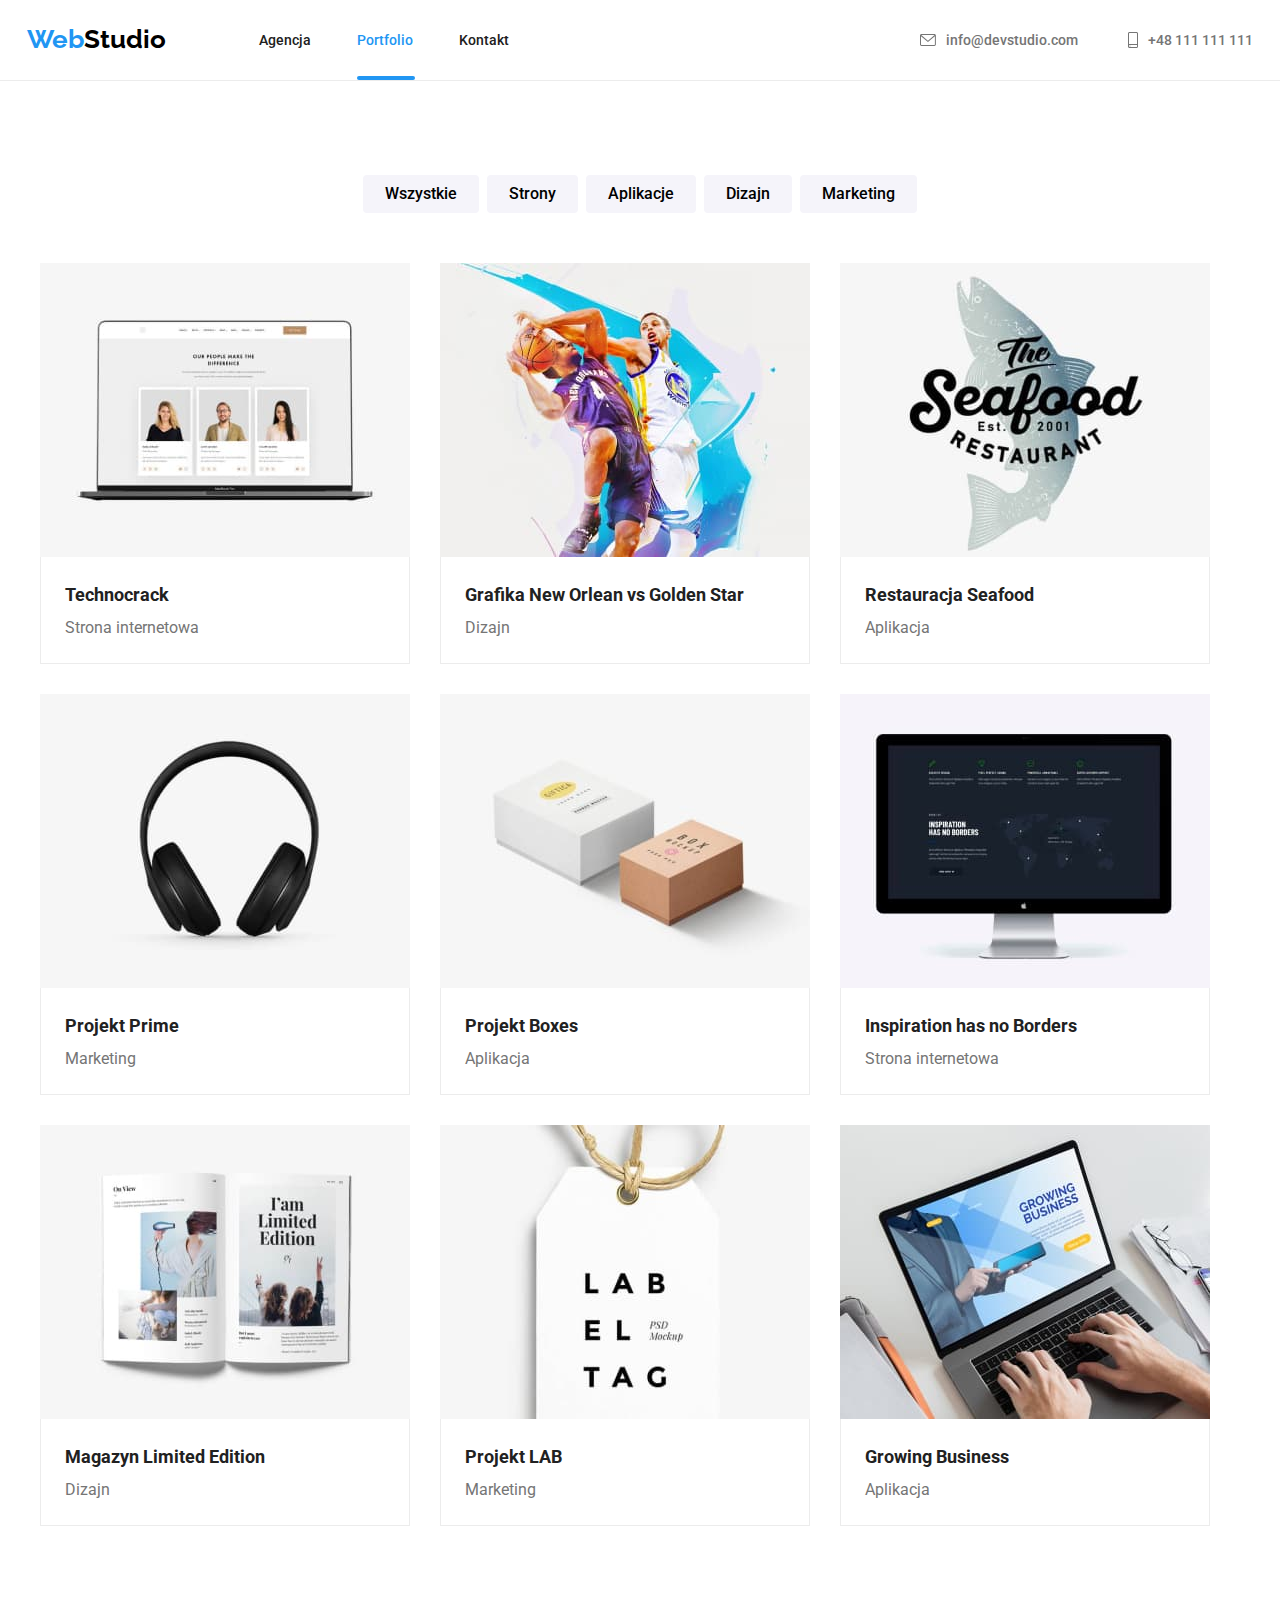
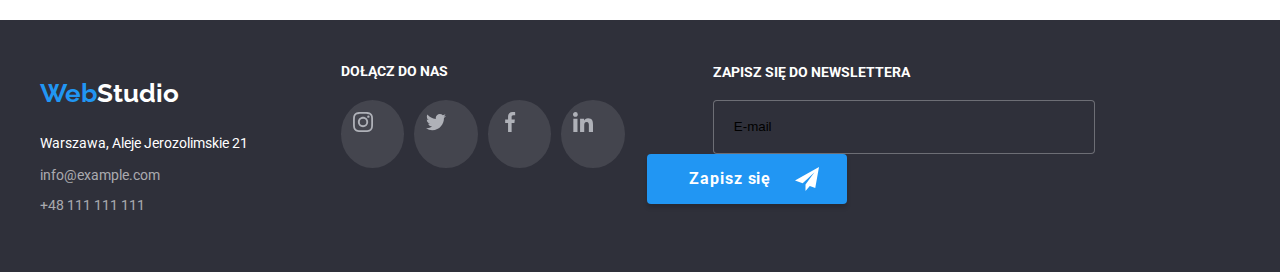
==== commit 1c292ee5: "update" ====
--- a/portfolio.html
+++ b/portfolio.html
@@ -33,7 +33,9 @@
                             <a class="nav-link" href="./index.html">Agencja</a>
                         </li>
                         <li class="nav-selection2">
-                            <a class="nav-link" href="./portfolio.html"
+                            <a
+                                class="nav-link nav-active"
+                                href="./portfolio.html"
                                 >Portfolio</a
                             >
                         </li>
@@ -105,7 +107,10 @@
                     <ul class="image-portfolio">
                         <li class="img-shadow">
                             <figure>
-                                <div class="img-portfolio-container">
+                                <div
+                                    class="img-portfolio-container"
+                                    tabindex="0"
+                                >
                                     <img
                                         class="no-gap"
                                         src="./images/portfolio1.jpg"
@@ -130,7 +135,10 @@
                         </li>
                         <li class="img-shadow">
                             <figure>
-                                <div class="img-portfolio-container">
+                                <div
+                                    class="img-portfolio-container"
+                                    tabindex="0"
+                                >
                                     <img
                                         class="no-gap"
                                         src="./images/portfolio2.jpg"
@@ -155,7 +163,10 @@
                         </li>
                         <li class="img-shadow">
                             <figure>
-                                <div class="img-portfolio-container">
+                                <div
+                                    class="img-portfolio-container"
+                                    tabindex="0"
+                                >
                                     <img
                                         class="no-gap"
                                         src="./images/portfolio3.jpg"
@@ -180,7 +191,10 @@
                         </li>
                         <li class="img-shadow">
                             <figure>
-                                <div class="img-portfolio-container">
+                                <div
+                                    class="img-portfolio-container"
+                                    tabindex="0"
+                                >
                                     <img
                                         class="no-gap"
                                         src="./images/portfolio4.jpg"
@@ -205,7 +219,10 @@
                         </li>
                         <li class="img-shadow">
                             <figure>
-                                <div class="img-portfolio-container">
+                                <div
+                                    class="img-portfolio-container"
+                                    tabindex="0"
+                                >
                                     <img
                                         class="no-gap"
                                         src="./images/portfolio5.jpg"
@@ -230,7 +247,10 @@
                         </li>
                         <li class="img-shadow">
                             <figure>
-                                <div class="img-portfolio-container">
+                                <div
+                                    class="img-portfolio-container"
+                                    tabindex="0"
+                                >
                                     <img
                                         class="no-gap"
                                         src="./images/portfolio6.jpg"
@@ -255,7 +275,10 @@
                         </li>
                         <li class="img-shadow">
                             <figure>
-                                <div class="img-portfolio-container">
+                                <div
+                                    class="img-portfolio-container"
+                                    tabindex="0"
+                                >
                                     <img
                                         class="no-gap"
                                         src="./images/portfolio7.jpg"
@@ -280,7 +303,10 @@
                         </li>
                         <li class="img-shadow">
                             <figure>
-                                <div class="img-portfolio-container">
+                                <div
+                                    class="img-portfolio-container"
+                                    tabindex="0"
+                                >
                                     <img
                                         class="no-gap"
                                         src="./images/portfolio8.jpg"
@@ -305,7 +331,10 @@
                         </li>
                         <li class="img-shadow">
                             <figure>
-                                <div class="img-portfolio-container">
+                                <div
+                                    class="img-portfolio-container"
+                                    tabindex="0"
+                                >
                                     <img
                                         class="no-gap"
                                         src="./images/portfolio9.jpg"
@@ -344,50 +373,36 @@
                             Warszawa, Aleje Jerozolimskie 21
                         </p>
                         <p class="footer-contact">info@example.com</p>
-                        <p class="footer-contact">+48111111111</p>
+                        <p class="footer-contact">
+                            +48&nbsp;111&nbsp;111&nbsp;111
+                        </p>
                     </address>
                     <div class="footer">
                         <h3 class="join-us">DOŁĄCZ DO NAS</h3>
                         <div class="social-footer">
                             <a class="social-icon-box-ft" href="#">
-                                <svg
-                                    class="social-icon"
-                                    width="20px"
-                                    height="20px"
-                                >
+                                <svg width="20px" height="20px">
                                     <use
                                         href="./images/icons.svg#icon-instagram"
                                     ></use>
                                 </svg>
                             </a>
-                            <a class="social-icon-box-ft">
-                                <svg
-                                    class="social-icon"
-                                    width="20px"
-                                    height="20px"
-                                >
+                            <a class="social-icon-box-ft" href="#">
+                                <svg width="20px" height="20px">
                                     <use
                                         href="./images/icons.svg#icon-twitter"
                                     ></use>
                                 </svg>
                             </a>
-                            <a class="social-icon-box-ft">
-                                <svg
-                                    class="social-icon"
-                                    width="20px"
-                                    height="20px"
-                                >
+                            <a class="social-icon-box-ft" href="#">
+                                <svg width="20px" height="20px">
                                     <use
                                         href="./images/icons.svg#icon-facebook"
                                     ></use>
                                 </svg>
                             </a>
-                            <a class="social-icon-box-ft">
-                                <svg
-                                    class="social-icon"
-                                    width="20px"
-                                    height="20px"
-                                >
+                            <a class="social-icon-box-ft" href="#">
+                                <svg width="20px" height="20px">
                                     <use
                                         href="./images/icons.svg#icon-linkedin"
                                     ></use>
--- a/css/styles.css
+++ b/css/styles.css
@@ -103,6 +103,7 @@
 }
 .footer-adress {
     color: var(--main-text-ft-active-bg-color);
+    font-style: normal;
     font-weight: 400;
     font-size: 14px;
     line-height: 1.71;
@@ -120,6 +121,7 @@
 .footer-contact {
     color: var(--ft-contact-color);
     font-weight: 400;
+    font-style: normal;
     font-size: 14px;
     line-height: 1.5;
     width: 231px;
@@ -136,6 +138,7 @@
 }
 .web-logo {
     font-family: "Raleway", "sans-serif";
+    font-style: normal;
     color: var(--active-link-and-button-bg-color);
     font-weight: 700;
     font-size: 26px;
@@ -144,6 +147,7 @@
 }
 .studio-logo {
     font-family: "Raleway", "sans-serif";
+    font-style: normal;
     color: var(--logo-color);
     font-weight: 700;
     font-size: 26px;
@@ -151,6 +155,7 @@
 }
 .studio-logo-ft {
     font-family: "Raleway", "sans-serif";
+    font-style: normal;
     color: var(--main-text-ft-active-bg-color);
     font-weight: 700;
     font-size: 26px;
@@ -181,7 +186,7 @@
     font-size: 14px;
     line-height: 1.17;
     text-align: left;
-    transition-property: color;
+    transition-property: color, fill;
     transition-duration: 250ms;
     transition-timing-function: cubic-bezier(0.4, 0, 0.2, 1);
 }
@@ -272,7 +277,7 @@
 .filter {
     display: flex;
     column-gap: 8px;
-    margin-bottom: 30px;
+    margin-bottom: 50px;
 }
 .image-portfolio {
     display: flex;
@@ -318,9 +323,6 @@
     align-items: center;
     justify-content: center;
 }
-.social-icon {
-    fill: var(--social-color);
-}
 .social-section {
     display: flex;
     align-items: center;
@@ -331,10 +333,11 @@
 .social-icon-box {
     width: 44px;
     height: 44px;
+    fill: var(--social-color);
     border-radius: 50%;
     padding: 12px;
     background-color: var(--main-text-ft-active-bg-color);
-    transition-property: background-color, color;
+    transition-property: background-color, fill;
     transition-duration: 250ms;
     transition-timing-function: cubic-bezier(0.4, 0, 0.2, 1);
 }
@@ -344,16 +347,18 @@
 .social-icon-box-ft:focus {
     background-color: var(--active-link-and-button-bg-color);
     cursor: pointer;
-    --social-color: var(--main-text-ft-active-bg-color);
+    fill: var(--main-text-ft-active-bg-color);
 }
 .our-client {
     width: 170px;
     height: 92px;
     border-radius: 4px;
+    fill: var(--social-color);
     border: var(--social-color) solid 1px;
     display: flex;
     align-items: center;
     justify-content: center;
+    cursor: pointer;
     transition-property: fill, border-color;
     transition-duration: 250ms;
     transition-timing-function: cubic-bezier(0.4, 0, 0.2, 1);
@@ -366,8 +371,7 @@
 .our-client:hover,
 .our-client:focus {
     border-color: var(--active-link-and-button-bg-color);
-    --social-color: var(--active-link-and-button-bg-color);
-    cursor: pointer;
+    fill: var(--active-link-and-button-bg-color);
 }
 .join-us {
     color: var(--main-text-ft-active-bg-color);
@@ -387,8 +391,9 @@
     height: 44px;
     border-radius: 50%;
     padding: 12px;
+    fill: var(--social-color);
     background-color: rgba(255, 255, 255, 0.1);
-    transition-property: background-color, color;
+    transition-property: background-color, fill;
     transition-duration: 250ms;
     transition-timing-function: cubic-bezier(0.4, 0, 0.2, 1);
 }
@@ -427,7 +432,11 @@
 .nav-selection {
     position: relative;
 }
+.nav-active {
+    color: var(--active-link-and-button-bg-color);
+}
 .nav-selection::after {
+    color: var(--active-link-and-button-bg-color);
     content: "";
     position: absolute;
     width: 53px;
@@ -571,6 +580,9 @@
     border-color: var(--active-link-and-button-bg-color);
     background-color: var(--active-link-and-button-bg-color);
 }
+::placeholder {
+    color: #000000;
+}
 .modal-check::after {
     content: "";
     position: absolute;
@@ -687,14 +699,15 @@
     border: 1px solid #ffffff4d;
     border-radius: 4px;
     padding-left: 20px;
+    transition-property: background-color, color;
+    transition-duration: 250ms;
+    transition-timing-function: cubic-bezier(0.4, 0, 0.2, 1);
 }
 .news-label:active,
 .news-label:focus {
-    transition-property: background-color, color;
-    transition-duration: 250ms;
-    transition-timing-function: cubic-bezier(0.4, 0, 0.2, 1);
     background-color: var(--main-text-ft-active-bg-color);
     color: var(--logo-color);
+    border-color: #ffffff4d;
 }
 .newsletter2 {
     color: var(--main-text-ft-active-bg-color);
@@ -733,7 +746,10 @@
 }
 .modal-input:focus-within,
 .modal-input:focus-within + svg,
-.input-comment:focus-within {
+.input-comment:focus-within,
+.modal-input:hover + svg,
+.modal-input:hover,
+.input-comment:hover {
     border-color: var(--active-link-and-button-bg-color);
     fill: var(--active-link-and-button-bg-color);
     outline: none;
